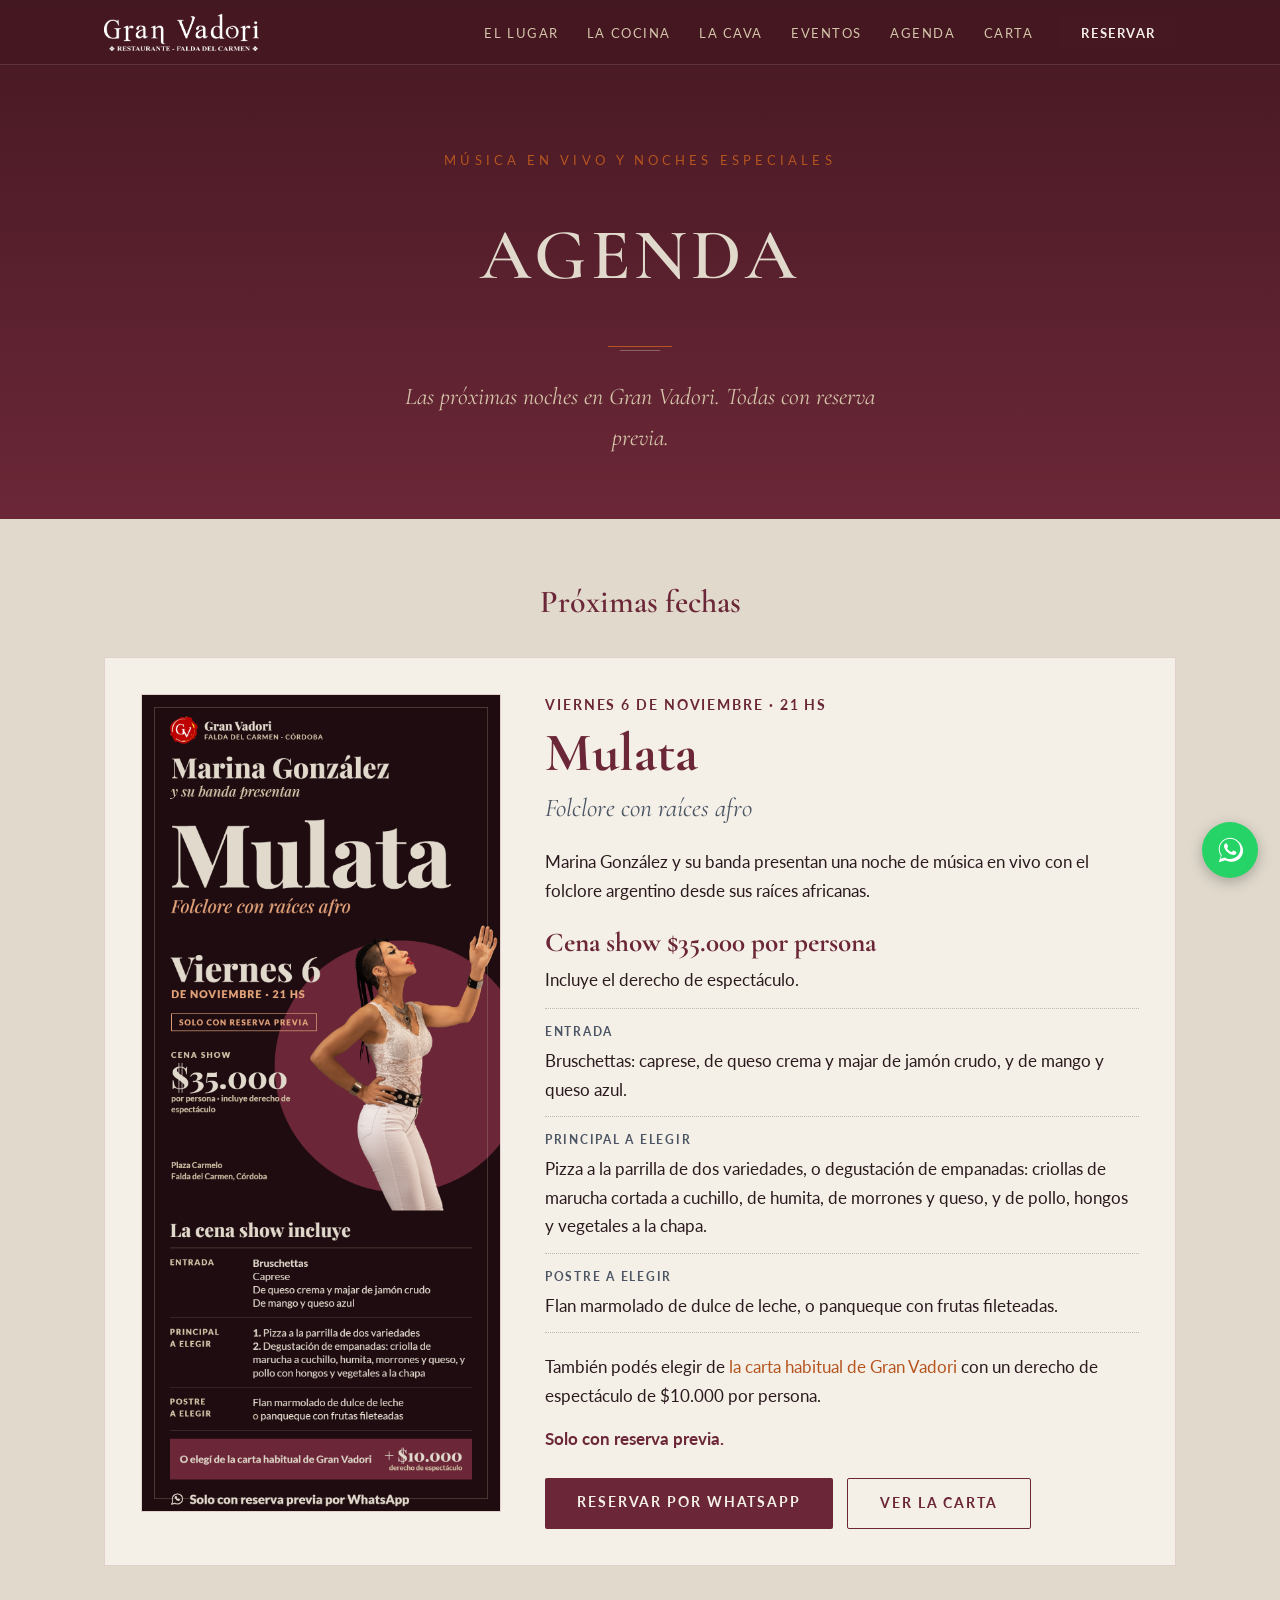
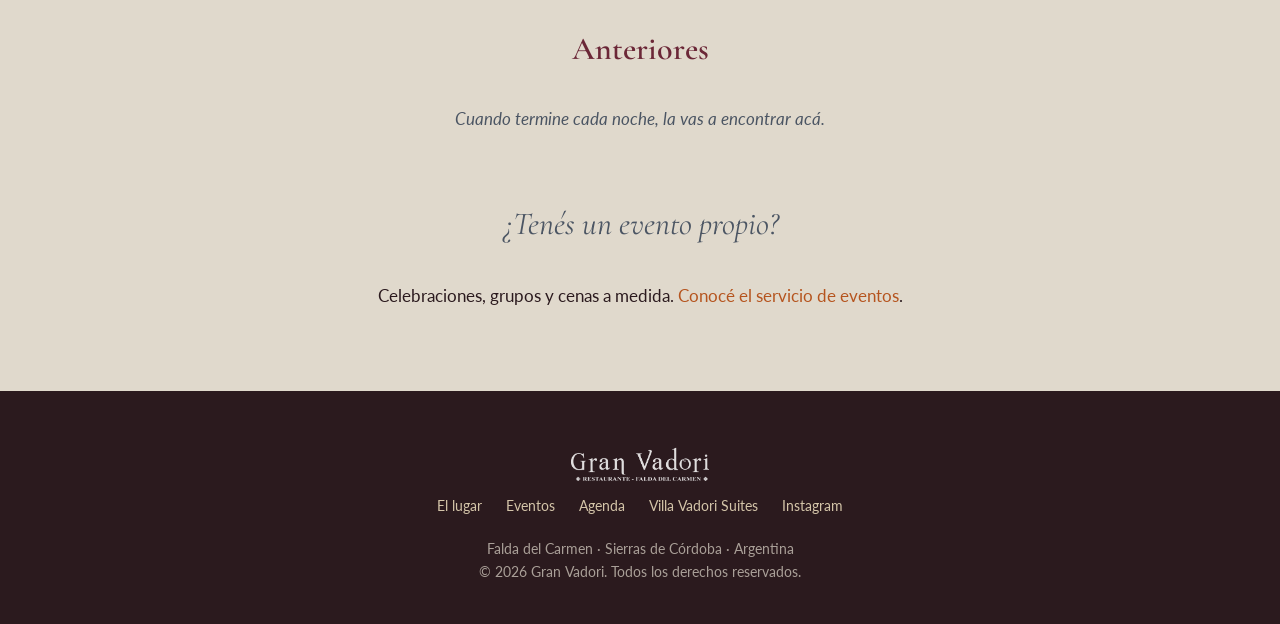
==== agenda.html @ 2bda3e9d "Agrega la página Agenda (música en vivo y noches especiales) - Nueva agenda.html con la próxima fech" ====
<!DOCTYPE html>
<html lang="es-AR">
<head>
  <meta charset="UTF-8">
  <meta name="viewport" content="width=device-width, initial-scale=1.0">
  <title>Agenda — Gran Vadori | Música en vivo y noches especiales en Falda del Carmen</title>
  <meta name="description" content="Agenda de Gran Vadori: música en vivo, cenas show y noches especiales en Falda del Carmen, Sierras de Córdoba. Próxima fecha: Mulata, folclore con raíces afro, viernes 6 de noviembre.">
  <link rel="canonical" href="https://granvadori.com.ar/agenda.html">

  <!-- Favicon -->
  <link rel="icon" href="/favicon.ico" sizes="any">
  <link rel="icon" type="image/png" sizes="32x32" href="img/favicon-32.png">
  <link rel="icon" type="image/png" sizes="16x16" href="img/favicon-16.png">
  <link rel="apple-touch-icon" href="img/apple-touch-icon.png">

  <meta property="og:type" content="website">
  <meta property="og:title" content="Agenda — Gran Vadori">
  <meta property="og:description" content="Mulata, folclore con raíces afro. Marina González y su banda en vivo, viernes 6 de noviembre, 21 hs. Solo con reserva previa.">
  <meta property="og:url" content="https://granvadori.com.ar/agenda.html">
  <meta property="og:image" content="https://granvadori.com.ar/img/eventos/mulata.png">
  <meta property="og:locale" content="es_AR">

  <link rel="preconnect" href="https://fonts.googleapis.com">
  <link rel="preconnect" href="https://fonts.gstatic.com" crossorigin>
  <link href="https://fonts.googleapis.com/css2?family=Cormorant+Garamond:ital,wght@0,500;0,600;0,700;1,500&family=Lato:wght@400;700&display=swap" rel="stylesheet">
  <link rel="stylesheet" href="css/styles.css">

  <!-- Datos estructurados del evento (ayudan a Google a mostrarlo como evento). Un bloque por evento. -->
  <script type="application/ld+json">
  {
    "@context": "https://schema.org",
    "@type": "Event",
    "name": "Mulata, folclore con raíces afro",
    "description": "Marina González y su banda presentan Mulata, folclore argentino con raíces afro. Cena show con entrada, principal y postre a elegir. Solo con reserva previa.",
    "startDate": "2026-11-06T21:00:00-03:00",
    "eventStatus": "https://schema.org/EventScheduled",
    "eventAttendanceMode": "https://schema.org/OfflineEventAttendanceMode",
    "location": {
      "@type": "Place",
      "name": "Gran Vadori",
      "address": {
        "@type": "PostalAddress",
        "streetAddress": "Ruta E96, Km 24",
        "addressLocality": "Falda del Carmen",
        "addressRegion": "Córdoba",
        "addressCountry": "AR"
      }
    },
    "performer": { "@type": "Person", "name": "Marina González" },
    "image": "https://granvadori.com.ar/img/eventos/mulata.png",
    "offers": {
      "@type": "Offer",
      "price": "35000",
      "priceCurrency": "ARS",
      "availability": "https://schema.org/InStock",
      "url": "https://granvadori.com.ar/agenda.html"
    },
    "organizer": { "@type": "Organization", "name": "Gran Vadori", "url": "https://granvadori.com.ar/" }
  }
  </script>

  <!-- Google tag (gtag.js) -->
  <script async src="https://www.googletagmanager.com/gtag/js?id=G-KXWMZKHN83"></script>
  <script>
    window.dataLayer = window.dataLayer || [];
    function gtag(){dataLayer.push(arguments);}
    gtag('js', new Date());
    gtag('config', 'G-KXWMZKHN83');
  </script>
</head>
<body>

  <header class="nav">
    <div class="nav-inner">
      <a href="index.html" class="nav-marca"><img src="img/logo-nav.png" alt="Gran Vadori" class="nav-logo"></a>
      <button class="nav-toggle" aria-label="Abrir menú" aria-expanded="false">☰</button>
      <ul class="nav-links">
        <li><a href="index.html#lugar">El lugar</a></li>
        <li><a href="index.html#cocina">La cocina</a></li>
        <li><a href="index.html#cava">La cava</a></li>
        <li><a href="index.html#eventos">Eventos</a></li>
        <li><a href="agenda.html">Agenda</a></li>
        <li><a href="carta.html">Carta</a></li>
        <li><a href="index.html#reservas" class="nav-cta">Reservar</a></li>
      </ul>
    </div>
  </header>

  <section class="carta-header">
    <p class="hero-eyebrow">Música en vivo y noches especiales</p>
    <h1 style="font-family: var(--display); font-weight: 600; font-size: clamp(2.6rem, 7vw, 4.5rem); letter-spacing: 0.06em; text-transform: uppercase;">Agenda</h1>
    <div class="hero-rule" aria-hidden="true"></div>
    <p class="hero-sub">Las próximas noches en Gran Vadori. Todas con reserva previa.</p>
  </section>

  <!-- ============ PRÓXIMAS FECHAS ============
       Para sumar un evento nuevo: copiar el bloque <article class="agenda-evento"> completo,
       pegarlo arriba del anterior, subir la imagen a img/eventos/ y cambiar textos, fecha y link de WhatsApp.
       También duplicar el bloque de datos estructurados (JSON-LD) del <head>.
       Cuando pase la fecha, mover el bloque a "Anteriores" y sacar el JSON-LD. -->
  <section class="agenda-lista" aria-labelledby="proximas">
    <h2 id="proximas">Próximas fechas</h2>

    <article class="agenda-evento">
      <div class="agenda-flyer">
        <a href="img/eventos/mulata.png" target="_blank" rel="noopener" aria-label="Abrir la imagen completa de Mulata">
          <img src="img/eventos/mulata.png" width="1080" height="2460" loading="lazy"
               alt="Mulata, folclore con raíces afro. Marina González y su banda en vivo, viernes 6 de noviembre a las 21 horas, en Gran Vadori. Cena show $35.000 por persona. Solo con reserva previa.">
        </a>
      </div>
      <div class="agenda-detalle">
        <p class="agenda-fecha">Viernes 6 de noviembre · 21 hs</p>
        <h3>Mulata</h3>
        <p class="agenda-sub">Folclore con raíces afro</p>
        <p>Marina González y su banda presentan una noche de música en vivo con el folclore argentino desde sus raíces africanas.</p>

        <p class="agenda-precio"><strong>Cena show $35.000 por persona</strong><br>Incluye el derecho de espectáculo.</p>
        <ul class="agenda-menu">
          <li><strong>Entrada</strong>Bruschettas: caprese, de queso crema y majar de jamón crudo, y de mango y queso azul.</li>
          <li><strong>Principal a elegir</strong>Pizza a la parrilla de dos variedades, o degustación de empanadas: criollas de marucha cortada a cuchillo, de humita, de morrones y queso, y de pollo, hongos y vegetales a la chapa.</li>
          <li><strong>Postre a elegir</strong>Flan marmolado de dulce de leche, o panqueque con frutas fileteadas.</li>
        </ul>
        <p>También podés elegir de <a href="carta.html">la carta habitual de Gran Vadori</a> con un derecho de espectáculo de $10.000 por persona.</p>
        <p class="agenda-aviso">Solo con reserva previa.</p>

        <div class="agenda-acciones">
          <a class="btn btn-primario" href="https://wa.me/5493516427600?text=Hola%2C%20quiero%20reservar%20para%20Mulata%20el%20viernes%206" target="_blank" rel="noopener">Reservar por WhatsApp</a>
          <a class="btn btn-secundario" href="carta.html">Ver la carta</a>
        </div>
      </div>
    </article>
  </section>

  <!-- ============ ANTERIORES ============ -->
  <section class="agenda-lista agenda-anteriores" aria-labelledby="anteriores">
    <h2 id="anteriores">Anteriores</h2>
    <p class="agenda-vacio">Cuando termine cada noche, la vas a encontrar acá.</p>
  </section>

  <section class="carta-seccion">
    <p class="carta-nota">¿Tenés un evento propio?</p>
    <p style="text-align:center;">Celebraciones, grupos y cenas a medida. <a href="index.html#eventos">Conocé el servicio de eventos</a>.</p>
  </section>

  <footer class="footer">
    <img src="img/logo-nav.png" alt="Gran Vadori" class="footer-logo">
    <ul class="footer-links">
      <li><a href="index.html#lugar">El lugar</a></li>
      <li><a href="index.html#eventos">Eventos</a></li>
      <li><a href="agenda.html">Agenda</a></li>
      <li><a href="https://villavadorisuites.ar">Villa Vadori Suites</a></li>
      <li><a href="https://instagram.com/granvadori">Instagram</a></li>
    </ul>
    <p>Falda del Carmen · Sierras de Córdoba · Argentina</p>
    <p>© 2026 Gran Vadori. Todos los derechos reservados.</p>
  </footer>

  <a class="wsp-flotante" href="https://wa.me/5493516427600?text=Hola%2C%20quiero%20reservar%20en%20Gran%20Vadori" aria-label="Reservar por WhatsApp">
    <svg viewBox="0 0 32 32" aria-hidden="true"><path d="M16 3C9.4 3 4 8.4 4 15c0 2.6.8 5 2.3 7L4 29l7.2-2.2c1.9 1 4 1.6 6.2 1.6h.6c6.6 0 12-5.4 12-12S22.6 3 16 3zm0 22.7c-1.9 0-3.8-.5-5.4-1.5l-.4-.2-4.3 1.3 1.3-4.1-.3-.4C5.6 19.2 5 17.1 5 15 5 9 9.9 4 16 4s11 5 11 11-4.9 10.7-11 10.7zm6-8c-.3-.2-1.9-1-2.2-1.1-.3-.1-.5-.2-.7.2-.2.3-.8 1.1-1 1.3-.2.2-.4.2-.7.1-.3-.2-1.4-.5-2.6-1.6-1-.9-1.6-1.9-1.8-2.2-.2-.3 0-.5.1-.7l.5-.6c.2-.2.2-.3.3-.6.1-.2 0-.4 0-.6l-1-2.4c-.3-.6-.5-.5-.7-.5h-.6c-.2 0-.6.1-.9.4-.3.3-1.1 1.1-1.1 2.7s1.2 3.2 1.3 3.4c.2.2 2.3 3.5 5.5 4.9.8.3 1.4.5 1.9.7.8.2 1.5.2 2.1.1.6-.1 1.9-.8 2.2-1.5.3-.8.3-1.4.2-1.5-.1-.2-.3-.2-.6-.4z"/></svg>
  </a>

  <script src="js/main.js"></script>
</body>
</html>
---- css/styles.css ----
/* ============================================
   GRAN VADORI — Cocina criolla gourmet
   Falda del Carmen · Sierras de Córdoba
   ============================================ */

:root {
  --borravino: #6B2737;
  --borravino-oscuro: #451822;
  --carbon: #2B1A1E;
  --crudo: #E0D9CC;
  --beige: #D4C5A9;
  --oxido: #B5541E;
  --plomo: #4B5563;
  --blanco-humo: #F4EFE7;

  --display: 'Cormorant Garamond', Georgia, serif;
  --body: 'Lato', 'Helvetica Neue', sans-serif;

  --ancho-max: 1120px;
  --ancho-texto: 680px;
}

* { margin: 0; padding: 0; box-sizing: border-box; }

html { scroll-behavior: smooth; }

body {
  font-family: var(--body);
  font-size: 17px;
  line-height: 1.7;
  color: var(--carbon);
  background: var(--crudo);
  -webkit-font-smoothing: antialiased;
}

img { max-width: 100%; display: block; }

a { color: var(--oxido); text-decoration: none; }
a:hover { text-decoration: underline; }

a:focus-visible, button:focus-visible {
  outline: 2px solid var(--oxido);
  outline-offset: 3px;
}

/* ---------- Navegación ---------- */

.nav {
  position: fixed;
  top: 0; left: 0; right: 0;
  z-index: 100;
  background: rgba(69, 24, 34, 0.96);
  backdrop-filter: blur(6px);
  -webkit-backdrop-filter: blur(6px);
  border-bottom: 1px solid rgba(224, 217, 204, 0.15);
}

.nav-inner {
  max-width: var(--ancho-max);
  margin: 0 auto;
  padding: 0 24px;
  height: 64px;
  display: flex;
  align-items: center;
  justify-content: space-between;
}

.nav-marca {
  font-family: var(--display);
  font-size: 1.35rem;
  font-weight: 600;
  letter-spacing: 0.14em;
  color: var(--crudo);
  text-transform: uppercase;
}
.nav-marca:hover { text-decoration: none; }

.nav-links {
  display: flex;
  align-items: center;
  gap: 28px;
  list-style: none;
}

.nav-links a {
  color: var(--beige);
  font-size: 0.82rem;
  letter-spacing: 0.12em;
  text-transform: uppercase;
}
.nav-links a:hover { color: var(--crudo); text-decoration: none; }

.nav-cta {
  background: var(--borravino-oscuro);
  color: var(--blanco-humo) !important;
  padding: 9px 20px;
  border-radius: 2px;
  font-weight: 700;
}
.nav-cta:hover { background: var(--carbon); }

.nav-toggle {
  display: none;
  background: none;
  border: none;
  color: var(--crudo);
  font-size: 1.6rem;
  cursor: pointer;
  line-height: 1;
}

/* ---------- Hero ---------- */

.hero {
  min-height: 92vh;
  display: flex;
  flex-direction: column;
  justify-content: center;
  align-items: center;
  text-align: center;
  background: var(--crudo);
  color: var(--carbon);
  padding: 120px 24px 80px;
}

.hero-eyebrow {
  font-size: 0.8rem;
  letter-spacing: 0.32em;
  text-transform: uppercase;
  color: var(--oxido);
  margin-bottom: 22px;
}

.hero h1 {
  font-family: var(--display);
  font-weight: 600;
  font-size: clamp(3.2rem, 9vw, 6.5rem);
  letter-spacing: 0.06em;
  line-height: 1.02;
  text-transform: uppercase;
}

.hero-rule {
  width: 64px;
  height: 1px;
  background: var(--oxido);
  margin: 30px auto;
  position: relative;
}
.hero-rule::after {
  content: '';
  position: absolute;
  top: 4px; left: 12px; right: 12px;
  height: 1px;
  background: rgba(212, 197, 169, 0.4);
}

.hero-sub {
  font-family: var(--display);
  font-style: italic;
  font-size: clamp(1.15rem, 2.6vw, 1.5rem);
  color: var(--borravino);
  max-width: 560px;
}

/* El h1 del hero reutiliza la clase .hero-sub para conservar el estilo visual;
   se neutraliza .hero h1 (pensado para otro título) que tiene mayor especificidad. */
.hero h1.hero-sub {
  font-family: var(--display);
  font-style: italic;
  font-weight: normal;
  font-size: clamp(1.15rem, 2.6vw, 1.5rem);
  letter-spacing: normal;
  line-height: normal;
  text-transform: none;
  color: var(--borravino);
  max-width: 560px;
}

.hero-datos {
  margin-top: 44px;
  font-size: 0.8rem;
  letter-spacing: 0.2em;
  text-transform: uppercase;
  color: var(--plomo);
}

.hero-acciones {
  margin-top: 34px;
  display: flex;
  gap: 16px;
  flex-wrap: wrap;
  justify-content: center;
}

.btn {
  display: inline-block;
  padding: 13px 32px;
  border-radius: 2px;
  font-size: 0.85rem;
  font-weight: 700;
  letter-spacing: 0.14em;
  text-transform: uppercase;
  transition: background 0.2s ease, color 0.2s ease;
}
.btn:hover { text-decoration: none; }

.btn-primario {
  background: var(--borravino);
  color: var(--blanco-humo);
}
.btn-primario:hover { background: var(--borravino-oscuro); }

.btn-secundario {
  border: 1px solid var(--borravino);
  color: var(--borravino);
}
.btn-secundario:hover { background: rgba(107, 39, 55, 0.08); }

/* ---------- Secciones como "tiempos" ---------- */

.seccion {
  padding: 96px 24px;
}

.seccion-inner {
  max-width: var(--ancho-max);
  margin: 0 auto;
}

.tiempo {
  text-align: center;
  margin-bottom: 52px;
}

.tiempo-numero {
  font-size: 0.75rem;
  letter-spacing: 0.3em;
  text-transform: uppercase;
  color: var(--oxido);
  margin-bottom: 10px;
}

.tiempo h2 {
  font-family: var(--display);
  font-weight: 600;
  font-size: clamp(2rem, 5vw, 3rem);
  letter-spacing: 0.04em;
  color: var(--borravino);
}

.tiempo-rule {
  width: 48px;
  height: 1px;
  background: var(--borravino);
  margin: 20px auto 0;
}

.seccion-oscura { background: var(--borravino); color: var(--crudo); }
.seccion-oscura .tiempo h2 { color: var(--crudo); }
.seccion-oscura .tiempo-rule { background: var(--beige); }
.seccion-oscura .lead, .seccion-oscura p { color: rgba(224, 217, 204, 0.92); }

.seccion-beige { background: var(--beige); }

.lead {
  font-family: var(--display);
  font-size: 1.35rem;
  font-style: italic;
  line-height: 1.55;
  max-width: var(--ancho-texto);
  margin: 0 auto 24px;
  text-align: center;
  color: var(--carbon);
}

.texto {
  max-width: var(--ancho-texto);
  margin: 0 auto;
}
.texto p + p { margin-top: 18px; }

/* ---------- Grillas de contenido ---------- */

.grilla-2 {
  display: grid;
  grid-template-columns: 1fr 1fr;
  gap: 48px;
  align-items: center;
}

.grilla-3 {
  display: grid;
  grid-template-columns: repeat(3, 1fr);
  gap: 32px;
}

.tarjeta h3 {
  font-family: var(--display);
  font-size: 1.5rem;
  font-weight: 600;
  color: var(--borravino);
  margin-bottom: 10px;
}
.seccion-oscura .tarjeta h3 { color: var(--crudo); }

.tarjeta p { font-size: 0.98rem; }

/* Placeholder de imágenes hasta cargar fotos reales */
.foto {
  background:
    linear-gradient(135deg, rgba(107, 39, 55, 0.12), rgba(181, 84, 30, 0.12)),
    var(--beige);
  border: 1px solid rgba(107, 39, 55, 0.2);
  aspect-ratio: 4 / 3;
  display: flex;
  align-items: center;
  justify-content: center;
  font-size: 0.78rem;
  letter-spacing: 0.14em;
  text-transform: uppercase;
  color: var(--plomo);
  text-align: center;
  padding: 12px;
}
.foto-alta { aspect-ratio: 3 / 4; }
.foto-panoramica { aspect-ratio: 21 / 9; }

/* ---------- Cava ---------- */

.cava-lista {
  max-width: var(--ancho-texto);
  margin: 36px auto 0;
  list-style: none;
}

.cava-lista li {
  display: flex;
  justify-content: space-between;
  gap: 20px;
  padding: 14px 0;
  border-bottom: 1px solid rgba(224, 217, 204, 0.2);
  font-size: 0.95rem;
}

.cava-lista .region {
  color: var(--beige);
  font-style: italic;
  font-family: var(--display);
  white-space: nowrap;
}

/* ---------- Eventos ---------- */

.evento-tarjeta {
  background: var(--blanco-humo);
  border: 1px solid rgba(107, 39, 55, 0.15);
  padding: 32px 28px;
}

/* ---------- Bloque VVS ---------- */

.vvs {
  background:
    linear-gradient(0deg, rgba(43, 26, 30, 0.55), rgba(43, 26, 30, 0.55)),
    url('../img/quedate.JPG') center / cover no-repeat,
    var(--plomo);
  color: var(--crudo);
  text-align: center;
}

.vvs h2 {
  font-family: var(--display);
  font-size: clamp(1.8rem, 4vw, 2.6rem);
  font-weight: 600;
  margin-bottom: 16px;
}

.vvs p {
  max-width: 620px;
  margin: 0 auto 28px;
  color: rgba(224, 217, 204, 0.9);
}

/* ---------- Reservas ---------- */

.reservas-grilla {
  display: grid;
  grid-template-columns: 1fr 1fr;
  gap: 48px;
  max-width: 900px;
  margin: 0 auto;
}

.dato-bloque h3 {
  font-family: var(--display);
  font-size: 1.3rem;
  color: var(--borravino);
  margin-bottom: 8px;
}

.dato-bloque + .dato-bloque { margin-top: 26px; }

.horarios {
  list-style: none;
  font-size: 0.98rem;
}
.horarios li {
  display: flex;
  justify-content: space-between;
  padding: 8px 0;
  border-bottom: 1px dotted rgba(75, 85, 99, 0.35);
}

/* ---------- Carta (página) ---------- */

.carta-header {
  padding-top: 150px;
  padding-bottom: 60px;
  background: linear-gradient(180deg, var(--borravino-oscuro), var(--borravino));
  color: var(--crudo);
  text-align: center;
}

.carta-seccion {
  max-width: 760px;
  margin: 0 auto;
  padding: 56px 24px 0;
}
.carta-seccion:last-of-type { padding-bottom: 80px; }

.carta-seccion h2 {
  font-family: var(--display);
  font-size: 2rem;
  font-weight: 600;
  color: var(--borravino);
  text-align: center;
  margin-bottom: 8px;
}

.carta-seccion .carta-nota {
  text-align: center;
  font-style: italic;
  font-family: var(--display);
  color: var(--plomo);
  font-size: 2rem;
  margin-bottom: 30px;
}

.plato {
  display: flex;
  justify-content: space-between;
  align-items: baseline;
  gap: 16px;
  padding: 14px 0;
  border-bottom: 1px dotted rgba(75, 85, 99, 0.3);
}

.plato-info h3 {
  font-family: var(--display);
  font-size: 1.2rem;
  font-weight: 600;
}

.plato-info p {
  font-size: 0.88rem;
  color: var(--plomo);
}

.plato-precio {
  font-family: var(--display);
  font-size: 1.1rem;
  white-space: nowrap;
  color: var(--borravino);
}

/* ---------- Footer ---------- */

.footer {
  background: var(--carbon);
  color: rgba(224, 217, 204, 0.7);
  padding: 56px 24px 40px;
  text-align: center;
  font-size: 0.85rem;
}

.footer-logo {
  height: 34px;
  width: auto;
  display: block;
  margin: 0 auto 14px;
  filter: brightness(0) invert(1);
  opacity: 0.85;
}

.footer-links {
  display: flex;
  justify-content: center;
  gap: 24px;
  flex-wrap: wrap;
  margin-bottom: 20px;
  list-style: none;
}

.footer-links a { color: var(--beige); }

/* ---------- WhatsApp flotante ---------- */

.wsp-flotante {
  position: fixed;
  bottom: 22px;
  right: 22px;
  z-index: 90;
  width: 56px;
  height: 56px;
  border-radius: 50%;
  background: #25D366;
  display: flex;
  align-items: center;
  justify-content: center;
  box-shadow: 0 4px 14px rgba(0, 0, 0, 0.25);
  transition: transform 0.15s ease;
}
.wsp-flotante:hover { transform: scale(1.06); text-decoration: none; }
.wsp-flotante svg { width: 30px; height: 30px; fill: #fff; }

/* ---------- Logo ---------- */

.visually-hidden {
  position: absolute;
  width: 1px; height: 1px;
  padding: 0; margin: -1px;
  overflow: hidden; clip: rect(0,0,0,0);
  white-space: nowrap; border: 0;
}

.nav-logo {
  height: 38px;
  width: auto;
  display: block;
  filter: brightness(0) invert(1);
}

.hero-logo-wrap {
  display: inline-block;
  margin-bottom: 28px;
}

.hero-logo {
  width: clamp(180px, 28vw, 320px);
  height: auto;
  display: block;
}

@media (max-width: 860px) {
  .nav-logo { height: 32px; }
  .hero-logo { width: clamp(160px, 58vw, 240px); }
}

/* ---------- Carruseles ---------- */

.carrusel {
  position: relative;
  overflow: hidden;
  background: var(--beige);
}


.carrusel-pista {
  display: flex;
  overflow-x: scroll;
  scroll-snap-type: x mandatory;
  scroll-behavior: smooth;
  -ms-overflow-style: none;
  scrollbar-width: none;
}
.carrusel-pista::-webkit-scrollbar { display: none; }

.carrusel-img {
  flex-shrink: 0;
  width: 100%;
  aspect-ratio: 4/3;
  object-fit: cover;
  scroll-snap-align: start;
}

.carrusel-item {
  position: relative;
  flex-shrink: 0;
  width: 100%;
  scroll-snap-align: start;
}
.carrusel-item .carrusel-img { scroll-snap-align: none; }

.carrusel-caption {
  position: absolute;
  left: 0;
  right: 0;
  bottom: 0;
  margin: 0;
  padding: 30px 16px 14px;
  background: linear-gradient(to top, rgba(43, 26, 30, 0.85), rgba(43, 26, 30, 0));
  color: #fff;
  font-family: var(--display);
  font-size: 1.1rem;
  font-weight: 600;
  letter-spacing: 0.02em;
}


.carrusel-btn {
  position: absolute;
  top: 50%;
  transform: translateY(-50%);
  background: rgba(43, 26, 30, 0.55);
  color: #fff;
  border: none;
  width: 42px;
  height: 42px;
  border-radius: 50%;
  font-size: 1.8rem;
  line-height: 1;
  cursor: pointer;
  display: flex;
  align-items: center;
  justify-content: center;
  transition: background 0.2s;
  z-index: 2;
}
.carrusel-btn:hover { background: rgba(43, 26, 30, 0.88); }
.carrusel-ant { left: 12px; }
.carrusel-sig { right: 12px; }

.carrusel-dots {
  position: absolute;
  bottom: 12px;
  left: 50%;
  transform: translateX(-50%);
  display: flex;
  gap: 7px;
  z-index: 2;
}

.carrusel-dot {
  width: 8px;
  height: 8px;
  border-radius: 50%;
  background: rgba(255, 255, 255, 0.5);
  cursor: pointer;
  border: none;
  padding: 0;
  transition: background 0.2s;
}
.carrusel-dot.activo { background: #fff; }

/* ---------- Reveal on scroll ---------- */

.reveal {
  opacity: 0;
  transform: translateY(18px);
  transition: opacity 0.6s ease, transform 0.6s ease;
}
.reveal.visible {
  opacity: 1;
  transform: none;
}

@media (prefers-reduced-motion: reduce) {
  html { scroll-behavior: auto; }
  .reveal { opacity: 1; transform: none; transition: none; }
}

/* ---------- Responsive ---------- */

@media (max-width: 860px) {
  .grilla-2, .grilla-3, .reservas-grilla { grid-template-columns: 1fr; }
  .grilla-2 { gap: 28px; }

  .nav-toggle { display: block; }

  .nav-links {
    display: none;
    position: absolute;
    top: 64px; left: 0; right: 0;
    background: var(--borravino-oscuro);
    flex-direction: column;
    padding: 20px 24px 26px;
    gap: 18px;
    border-bottom: 1px solid rgba(224, 217, 204, 0.15);
  }
  .nav-links.abierto { display: flex; }

  .seccion { padding: 68px 20px; }
}

/* ---------- Agenda (música en vivo y noches especiales) ---------- */

.agenda-lista {
  max-width: var(--ancho-max);
  margin: 0 auto;
  padding: 56px 24px 0;
}

.agenda-lista h2 {
  font-family: var(--display);
  font-size: 2rem;
  font-weight: 600;
  color: var(--borravino);
  text-align: center;
  margin-bottom: 28px;
}

.agenda-evento {
  display: grid;
  grid-template-columns: minmax(0, 360px) minmax(0, 1fr);
  gap: 44px;
  align-items: start;
  background: var(--blanco-humo);
  border: 1px solid rgba(107, 39, 55, 0.15);
  padding: 36px;
}

.agenda-evento + .agenda-evento { margin-top: 32px; }

.agenda-flyer a { display: block; }
.agenda-flyer img {
  display: block;
  width: 100%;
  height: auto;
  border: 1px solid rgba(107, 39, 55, 0.15);
}

.agenda-fecha {
  font-size: 0.85rem;
  font-weight: 700;
  letter-spacing: 0.14em;
  text-transform: uppercase;
  color: var(--borravino);
  margin-bottom: 8px;
}

.agenda-detalle h3 {
  font-family: var(--display);
  font-size: clamp(2.4rem, 5vw, 3.4rem);
  font-weight: 700;
  line-height: 1.05;
  color: var(--borravino);
}

.agenda-sub {
  font-family: var(--display);
  font-style: italic;
  font-size: 1.6rem;
  color: var(--plomo);
  margin: 4px 0 18px;
}

.agenda-detalle p + p { margin-top: 14px; }

.agenda-precio {
  margin-top: 22px;
  font-size: 1.05rem;
}
.agenda-precio strong {
  font-family: var(--display);
  font-size: 1.7rem;
  color: var(--borravino);
}

.agenda-menu {
  list-style: none;
  margin: 14px 0 20px;
  padding: 0;
}
.agenda-menu li {
  padding: 12px 0;
  border-bottom: 1px dotted rgba(75, 85, 99, 0.35);
}
.agenda-menu li:first-child { border-top: 1px dotted rgba(75, 85, 99, 0.35); }
.agenda-menu strong {
  display: block;
  font-size: 0.78rem;
  letter-spacing: 0.14em;
  text-transform: uppercase;
  color: var(--plomo);
  margin-bottom: 4px;
}

.agenda-aviso {
  font-weight: 700;
  color: var(--borravino);
}

.agenda-acciones {
  display: flex;
  gap: 14px;
  flex-wrap: wrap;
  margin-top: 24px;
}

.agenda-anteriores { padding-bottom: 8px; }
.agenda-vacio {
  text-align: center;
  font-style: italic;
  color: var(--plomo);
}

@media (max-width: 820px) {
  .agenda-evento {
    grid-template-columns: 1fr;
    gap: 28px;
    padding: 24px 20px;
  }
  .agenda-flyer { max-width: 360px; margin: 0 auto; }
}

/* Subtítulo del encabezado de Carta y Agenda: el color base (bordó) no se leía sobre el fondo bordó */
.carta-header .hero-sub {
  color: var(--beige);
  margin: 0 auto;
  padding: 0 20px;
  text-align: center;
}
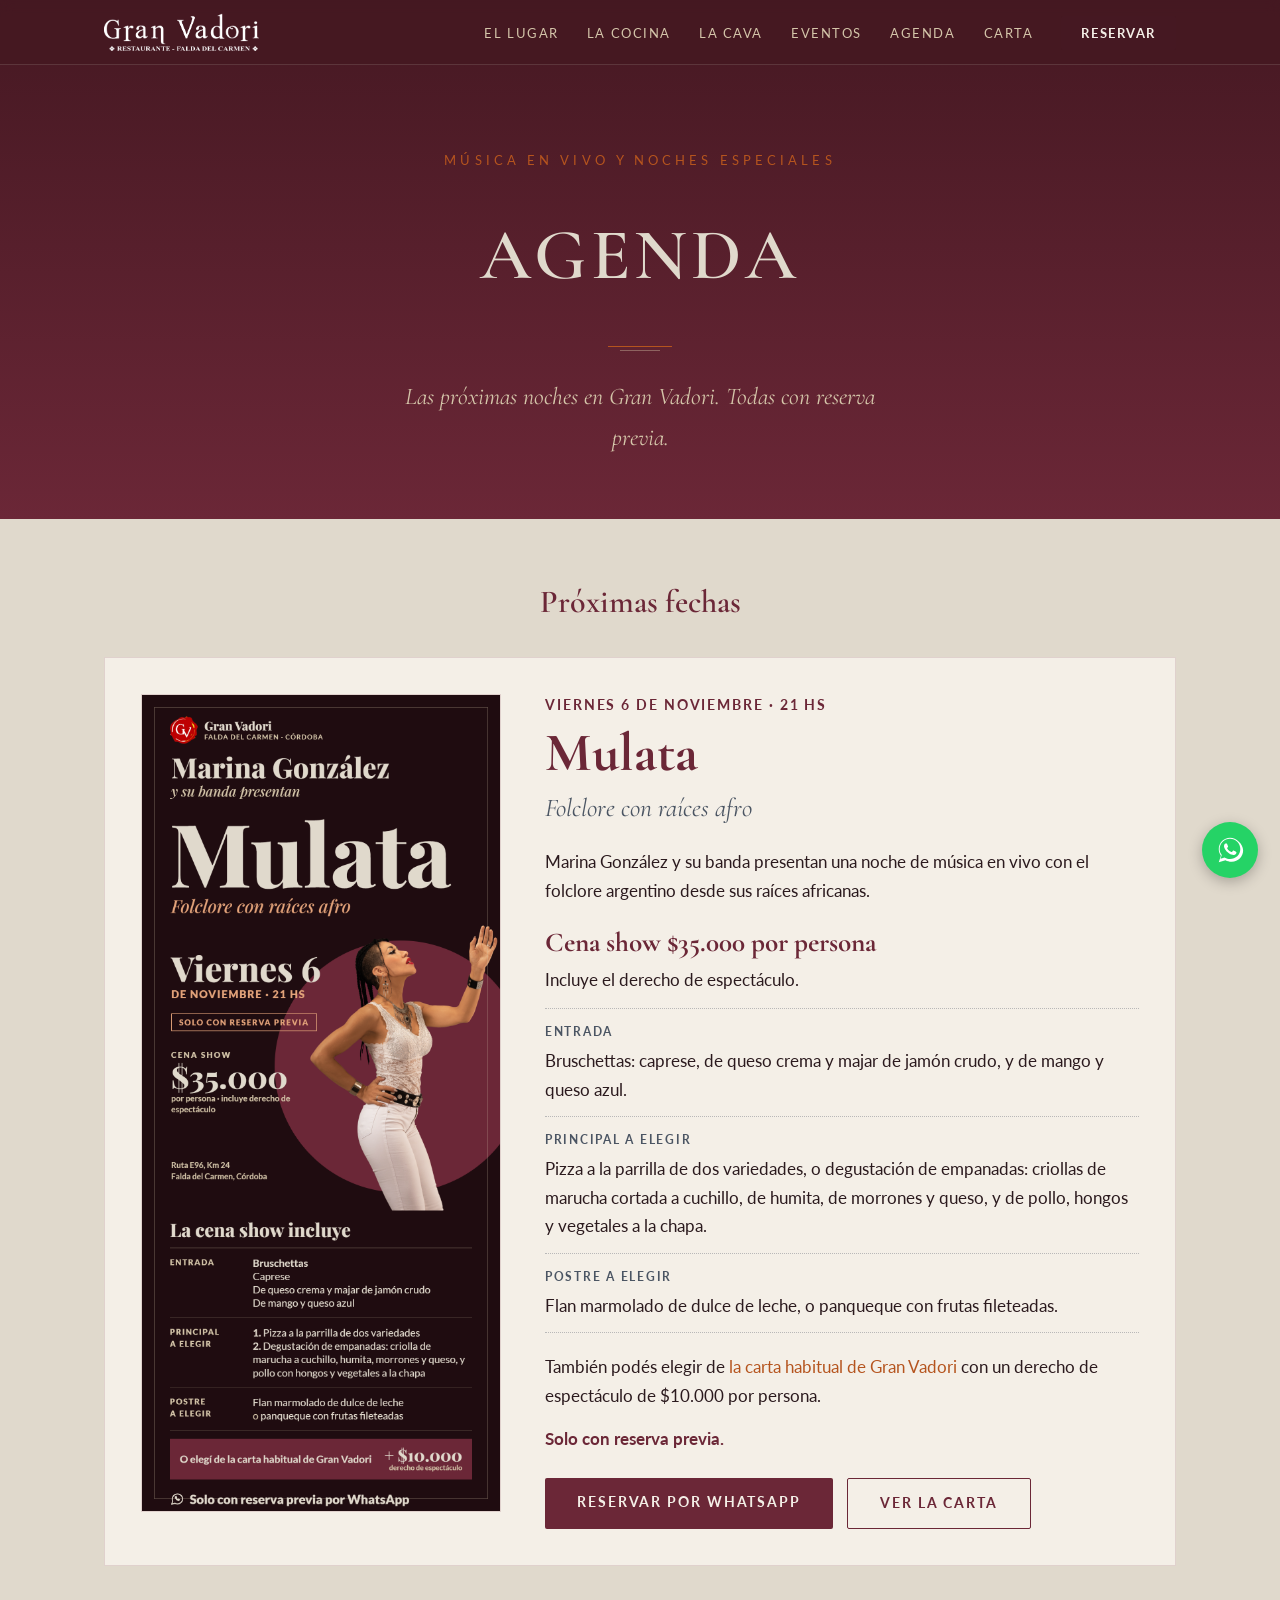
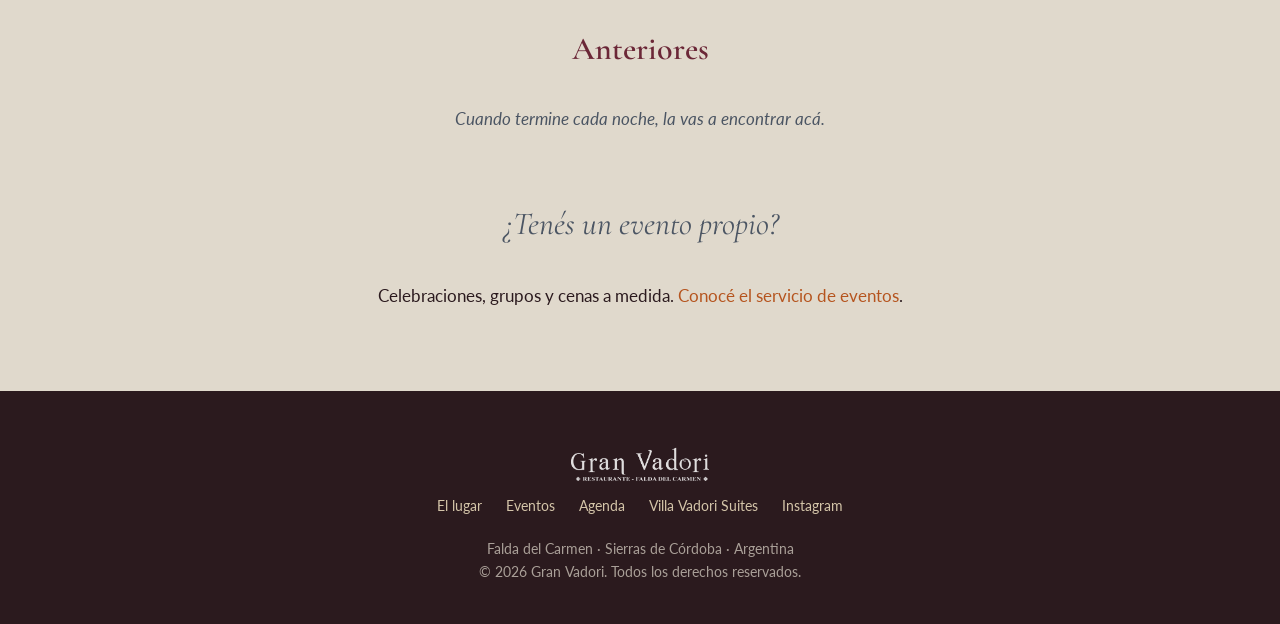
==== commit b1b2b0f3: "Agenda dinamica: proximo evento en el home y lista en agenda.html desde Airtable Nueva tarjeta #prox" ====
--- a/agenda.html
+++ b/agenda.html
@@ -101,41 +101,67 @@
   <section class="agenda-lista" aria-labelledby="proximas">
     <h2 id="proximas">Próximas fechas</h2>
 
-    <article class="agenda-evento">
-      <div class="agenda-flyer">
-        <a href="img/eventos/mulata.png" target="_blank" rel="noopener" aria-label="Abrir la imagen completa de Mulata">
-          <img src="img/eventos/mulata.png" width="1080" height="2460" loading="lazy"
-               alt="Mulata, folclore con raíces afro. Marina González y su banda en vivo, viernes 6 de noviembre a las 21 horas, en Gran Vadori. Cena show $35.000 por persona. Solo con reserva previa.">
-        </a>
-      </div>
-      <div class="agenda-detalle">
-        <p class="agenda-fecha">Viernes 6 de noviembre · 21 hs</p>
-        <h3>Mulata</h3>
-        <p class="agenda-sub">Folclore con raíces afro</p>
-        <p>Marina González y su banda presentan una noche de música en vivo con el folclore argentino desde sus raíces africanas.</p>
+    <div data-agenda="proximas">
+      <article class="agenda-evento">
+        <div class="agenda-flyer">
+          <a href="img/eventos/mulata.png" target="_blank" rel="noopener" aria-label="Abrir la imagen completa de Mulata">
+            <img src="img/eventos/mulata.png" width="1080" height="2460" loading="lazy"
+                 alt="Mulata, folclore con raíces afro. Marina González y su banda en vivo, viernes 6 de noviembre a las 21 horas, en Gran Vadori. Cena show $35.000 por persona. Solo con reserva previa.">
+          </a>
+        </div>
+        <div class="agenda-detalle">
+          <p class="agenda-fecha">Viernes 6 de noviembre · 21 hs</p>
+          <h3>Mulata</h3>
+          <p class="agenda-sub">Folclore con raíces afro</p>
+          <p class="agenda-descripcion">Marina González y su banda presentan una noche de música en vivo con el folclore argentino desde sus raíces africanas.</p>
 
-        <p class="agenda-precio"><strong>Cena show $35.000 por persona</strong><br>Incluye el derecho de espectáculo.</p>
-        <ul class="agenda-menu">
-          <li><strong>Entrada</strong>Bruschettas: caprese, de queso crema y majar de jamón crudo, y de mango y queso azul.</li>
-          <li><strong>Principal a elegir</strong>Pizza a la parrilla de dos variedades, o degustación de empanadas: criollas de marucha cortada a cuchillo, de humita, de morrones y queso, y de pollo, hongos y vegetales a la chapa.</li>
-          <li><strong>Postre a elegir</strong>Flan marmolado de dulce de leche, o panqueque con frutas fileteadas.</li>
-        </ul>
-        <p>También podés elegir de <a href="carta.html">la carta habitual de Gran Vadori</a> con un derecho de espectáculo de $10.000 por persona.</p>
-        <p class="agenda-aviso">Solo con reserva previa.</p>
+          <p class="agenda-precio"><strong>Cena show $35.000 por persona</strong><br>Incluye el derecho de espectáculo.</p>
+          <ul class="agenda-menu">
+            <li><strong>Entrada</strong>Bruschettas: caprese, de queso crema y majar de jamón crudo, y de mango y queso azul.</li>
+            <li><strong>Principal a elegir</strong>Pizza a la parrilla de dos variedades, o degustación de empanadas: criollas de marucha cortada a cuchillo, de humita, de morrones y queso, y de pollo, hongos y vegetales a la chapa.</li>
+            <li><strong>Postre a elegir</strong>Flan marmolado de dulce de leche, o panqueque con frutas fileteadas.</li>
+          </ul>
+          <p>También podés elegir de <a href="carta.html">la carta habitual de Gran Vadori</a> con un derecho de espectáculo de $10.000 por persona.</p>
+          <p class="agenda-aviso">Solo con reserva previa.</p>
 
-        <div class="agenda-acciones">
-          <a class="btn btn-primario" href="https://wa.me/5493516427600?text=Hola%2C%20quiero%20reservar%20para%20Mulata%20el%20viernes%206" target="_blank" rel="noopener">Reservar por WhatsApp</a>
-          <a class="btn btn-secundario" href="carta.html">Ver la carta</a>
+          <div class="agenda-acciones">
+            <a class="btn btn-primario" href="https://wa.me/5493516427600?text=Hola%2C%20quiero%20reservar%20para%20Mulata%20el%20viernes%206" target="_blank" rel="noopener">Reservar por WhatsApp</a>
+            <a class="btn btn-secundario" href="carta.html">Ver la carta</a>
+          </div>
         </div>
-      </div>
-    </article>
+      </article>
+    </div>
   </section>
 
   <!-- ============ ANTERIORES ============ -->
   <section class="agenda-lista agenda-anteriores" aria-labelledby="anteriores">
     <h2 id="anteriores">Anteriores</h2>
-    <p class="agenda-vacio">Cuando termine cada noche, la vas a encontrar acá.</p>
+    <div data-agenda="anteriores">
+      <p class="agenda-vacio">Cuando termine cada noche, la vas a encontrar acá.</p>
+    </div>
   </section>
+
+  <!-- Plantilla para eventos traídos dinámicamente desde Airtable (ver js/main.js) -->
+  <template id="tpl-agenda-evento">
+    <article class="agenda-evento">
+      <div class="agenda-flyer">
+        <a target="_blank" rel="noopener">
+          <img loading="lazy">
+        </a>
+      </div>
+      <div class="agenda-detalle">
+        <p class="agenda-fecha"></p>
+        <h3></h3>
+        <p class="agenda-sub"></p>
+        <p class="agenda-descripcion"></p>
+        <p class="agenda-precio"><strong></strong></p>
+        <p class="agenda-aviso">Solo con reserva previa.</p>
+        <div class="agenda-acciones">
+          <a class="btn btn-primario" target="_blank" rel="noopener">Reservar por WhatsApp</a>
+        </div>
+      </div>
+    </article>
+  </template>
 
   <section class="carta-seccion">
     <p class="carta-nota">¿Tenés un evento propio?</p>
--- a/css/styles.css
+++ b/css/styles.css
@@ -721,6 +721,7 @@
 }
 
 .agenda-evento + .agenda-evento { margin-top: 32px; }
+.proximo-evento { margin-bottom: 56px; }
 
 .agenda-flyer a { display: block; }
 .agenda-flyer img {
